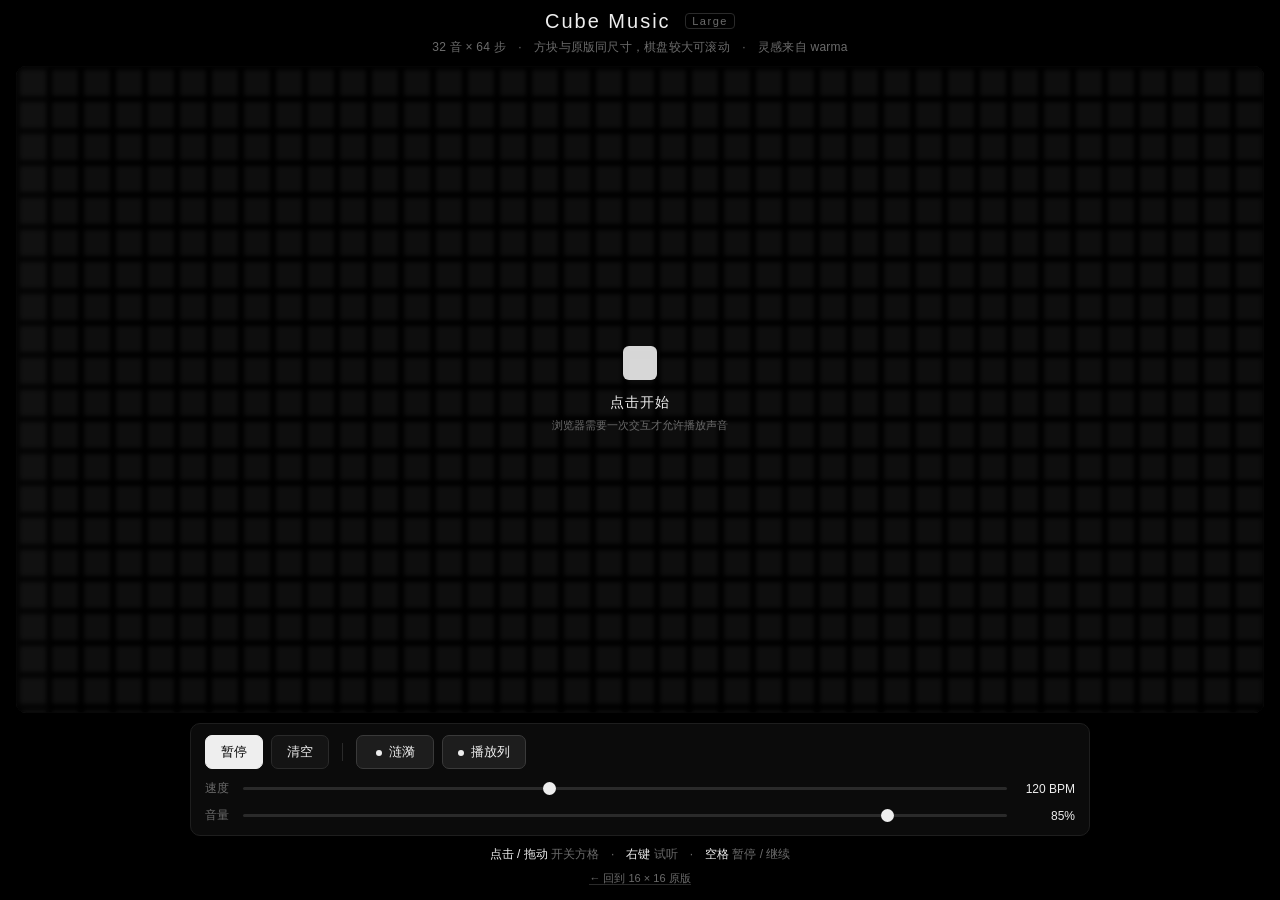
==== large.html @ 8407e603 "feat(large): 新增 64 列 × 32 行的「大面板」入口 large.html 问题： 原版只有 16×16 一个规格（16 步 × 16 音，D 大调五声 A6→A3）。需要一版格子更" ====
<!DOCTYPE html>
<html lang="zh-CN">
<head>
<meta charset="utf-8">
<meta name="viewport" content="width=device-width, initial-scale=1, viewport-fit=cover">
<title>Cube Music · Large</title>
<link rel="stylesheet" href="style.css">
</head>
<body class="wide">

<main class="stage stage-wide">
  <header class="head">
    <h1>Cube Music <span class="tag">Large</span></h1>
    <p class="sub">32 音 × 64 步　·　方块与原版同尺寸，棋盘较大可滚动　·　灵感来自 warma</p>
  </header>

  <!-- 棋盘（2048 × 1024）比屏幕大，所以套一个限宽限高的滚动框：
       整页不动，只有框里滚。框装得下时（屏幕够大）不出滚动条。 -->
  <div class="board-shell">
    <div class="board-frame">
      <div class="canvas-wrap">
        <canvas id="matrix" width="2048" height="1024" aria-label="32 × 64 音符矩阵"></canvas>
      </div>
    </div>
    <!-- 遮罩放在滚动框**外面**，这样「点击开始」始终在可见区域中央，
         不会跟着棋盘一起被滚走 -->
    <div id="overlay" class="overlay">
      <div class="overlay-inner">
        <div class="overlay-mark"></div>
        <p class="overlay-title">点击开始</p>
        <p class="overlay-hint">浏览器需要一次交互才允许播放声音</p>
      </div>
    </div>
  </div>

  <div class="controls">
    <!-- 第一行：动作 + 显示开关（用竖线分组） -->
    <div class="ctl-row ctl-actions">
      <button id="btn-toggle" class="btn primary">暂停</button>
      <button id="btn-clear" class="btn">清空</button>
      <span class="ctl-sep" aria-hidden="true"></span>
      <button id="btn-wave" class="btn toggle" aria-pressed="true">涟漪</button>
      <button id="btn-playhead" class="btn toggle" aria-pressed="true">播放列</button>
    </div>

    <!-- 第二行：参数。两行对齐成一列：标签 / 滑块 / 数值 -->
    <div class="ctl-row ctl-fields">
      <label class="f-label" for="tempo">速度</label>
      <input id="tempo" class="f-range" type="range" min="40" max="240" step="1" value="120">
      <output id="tempo-out" class="f-value" for="tempo">120 BPM</output>

      <label class="f-label" for="volume">音量</label>
      <input id="volume" class="f-range" type="range" min="0" max="100" step="1" value="85">
      <output id="volume-out" class="f-value" for="volume">85%</output>
    </div>
  </div>

  <footer class="foot">
    <p><strong>点击 / 拖动</strong> 开关方格　·　<strong>右键</strong> 试听　·　<strong>空格</strong> 暂停 / 继续</p>
    <p class="switch"><a href="index.html">← 回到 16 × 16 原版</a></p>
  </footer>
</main>

<!--
  加载顺序与 index.html 一致，只在 constants 之后多插了一个 large-config：
  它在构造任何对象**之前**把 TM.RUNTIME 覆盖成 32 × 64，之后的模块一律从
  RUNTIME 读维度，因此不需要为大盘面单独维护一份引擎。
-->
<script src="src/constants.js"></script>
<script src="src/large-config.js"></script>
<script src="src/grid.js"></script>
<script src="src/audio.js"></script>
<script src="src/sequencer.js"></script>
<script src="src/renderer.js"></script>
<script src="src/app.js"></script>
</body>
</html>
---- style.css ----
/* ToneMatrix Web — 视觉风格沿用原程序：纯黑底 + 浅灰方块 */

:root {
  --bg: #000000;
  --fg: #eeeeee;
  --muted: #6b6b6b;
  --line: #1e1e1e;
  --panel: #0b0b0b;
  --accent: #eeeeee;
}

* { box-sizing: border-box; }

html, body {
  margin: 0;
  padding: 0;
  background: var(--bg);
  color: var(--fg);
  font-family: -apple-system, BlinkMacSystemFont, "Segoe UI",
               "PingFang SC", "Hiragino Sans GB", "Microsoft YaHei",
               Roboto, Helvetica, Arial, sans-serif;
  -webkit-font-smoothing: antialiased;
}

body {
  min-height: 100vh;
  min-height: 100dvh;
  display: flex;
  align-items: center;
  justify-content: center;
  padding: 28px 20px 36px;
}

.stage {
  width: 100%;
  max-width: 560px;
  display: flex;
  flex-direction: column;
  align-items: center;
  gap: 20px;
}

/* ── 标题 ─────────────────────────────────────────────── */
.head { text-align: center; }

.head h1 {
  margin: 0;
  font-size: 20px;
  font-weight: 500;
  letter-spacing: 0.1em;
}

.head .sub {
  margin: 6px 0 0;
  font-size: 12px;
  color: var(--muted);
  letter-spacing: 0.02em;
}

/* ── 画布 ─────────────────────────────────────────────── */
.canvas-wrap {
  position: relative;
  width: 100%;
  max-width: 512px;
  aspect-ratio: 1 / 1;
  border-radius: 10px;
  overflow: hidden;
  background: #000;
  box-shadow: 0 0 0 1px var(--line);
}

#matrix {
  display: block;
  width: 100%;
  height: 100%;
  touch-action: none;
  cursor: crosshair;
}

/* ── 启动遮罩 ─────────────────────────────────────────── */
.overlay {
  position: absolute;
  inset: 0;
  display: flex;
  align-items: center;
  justify-content: center;
  background: rgba(0, 0, 0, 0.72);
  backdrop-filter: blur(2px);
  cursor: pointer;
  transition: opacity 0.25s ease, visibility 0.25s ease;
}

/* visibility 的过渡是离散步进，会一直保持 visible 到过渡结束，
   这期间遮罩仍在吞指针事件（启动后 250ms 内的拖拽会全部失效）。
   加 pointer-events: none 让它立刻失去命中，同时保留淡出动画。 */
.overlay.hidden { opacity: 0; visibility: hidden; pointer-events: none; }

.overlay-inner { text-align: center; }

.overlay-mark {
  width: 34px;
  height: 34px;
  margin: 0 auto 14px;
  border-radius: 6px;
  background: var(--accent);
  opacity: 0.9;
  animation: pulse 1.6s ease-in-out infinite;
}

@keyframes pulse {
  0%, 100% { transform: scale(1); opacity: 0.55; }
  50%      { transform: scale(1.12); opacity: 0.95; }
}

.overlay-title { margin: 0; font-size: 14px; letter-spacing: 0.06em; }
.overlay-hint { margin: 6px 0 0; font-size: 11px; color: var(--muted); }

/* ── 控件 ─────────────────────────────────────────────── */
.controls {
  width: 100%;
  max-width: 512px;
  display: flex;
  flex-direction: column;
  gap: 14px;
  padding: 14px 16px;
  border: 1px solid var(--line);
  border-radius: 10px;
  background: var(--panel);
}

.ctl-row { display: flex; align-items: center; }

.ctl-actions { gap: 8px; flex-wrap: wrap; }

/* 动作组与显示开关组之间的分组竖线 */
.ctl-sep {
  flex: 0 0 auto;
  width: 1px;
  height: 18px;
  margin: 0 5px;
  background: #2a2a2a;
}

/* 参数区对齐成列：标签 / 滑块 / 数值 */
.ctl-fields {
  display: grid;
  grid-template-columns: max-content minmax(0, 1fr) max-content;
  align-items: center;
  gap: 10px 12px;
}

.f-label { font-size: 12px; color: var(--muted); white-space: nowrap; }

.f-value {
  font-size: 12px;
  font-variant-numeric: tabular-nums;
  color: var(--fg);
  text-align: right;
  min-width: 58px;
  white-space: nowrap;
}

.f-range { width: 100%; min-width: 72px; }

.btn {
  appearance: none;
  border: 1px solid #2a2a2a;
  background: #141414;
  color: var(--fg);
  font: inherit;
  font-size: 13px;
  padding: 7px 15px;
  border-radius: 7px;
  cursor: pointer;
  transition: background 0.15s ease, border-color 0.15s ease, color 0.15s ease;
}

.btn:hover { background: #1d1d1d; border-color: #3a3a3a; }
.btn:active { background: #262626; }

.btn.primary {
  background: var(--accent);
  color: #000;
  border-color: var(--accent);
  font-weight: 500;
}

.btn.primary:hover { background: #fff; }

/* 开关型按钮：左侧小圆点 + 整块明暗表示状态，避免和 primary 的白色块撞脸 */
.btn.toggle { min-width: 78px; }

.btn.toggle::before {
  content: '';
  display: inline-block;
  width: 6px;
  height: 6px;
  margin-right: 7px;
  border-radius: 50%;
  vertical-align: middle;
  background: currentColor;
  opacity: 0.28;
  transition: opacity 0.15s ease;
}

.btn.toggle[aria-pressed="true"] {
  color: var(--fg);
  background: #1d1d1d;
  border-color: #3a3a3a;
}

.btn.toggle[aria-pressed="true"]::before { opacity: 1; }

.btn.toggle[aria-pressed="false"] {
  color: var(--muted);
  background: #101010;
  border-color: #232323;
}

input[type="range"] {
  appearance: none;
  height: 3px;
  border-radius: 2px;
  background: #2a2a2a;
  outline: none;
  cursor: pointer;
}

input[type="range"]::-webkit-slider-thumb {
  appearance: none;
  width: 13px;
  height: 13px;
  border-radius: 50%;
  background: var(--accent);
}

input[type="range"]::-moz-range-thumb {
  width: 13px;
  height: 13px;
  border: none;
  border-radius: 50%;
  background: var(--accent);
}

/* ── 页脚 ─────────────────────────────────────────────── */
.foot { text-align: center; }

.foot p { margin: 0; font-size: 12px; color: var(--muted); }

.foot .switch { margin-top: 8px; font-size: 11px; }

.foot .switch a {
  color: var(--muted);
  text-decoration: none;
  border-bottom: 1px solid #2a2a2a;
  transition: color 0.15s ease, border-color 0.15s ease;
}

.foot .switch a:hover { color: var(--fg); border-color: #4a4a4a; }
.foot .meta { margin-top: 6px; font-size: 11px; color: #4a4a4a; line-height: 1.6; }
.foot strong { color: var(--fg); font-weight: 500; }

/* ── 大面板（large.html）───────────────────────────────── */
/* 棋盘是 2048 × 1024（64 × 32 格 × 32px），比笔记本视口大。这里**不缩放**：
   画布按逻辑尺寸 1:1 上屏（宽高由 large-config.js 写成 --board-w / --board-h），
   方块因此与原版逐像素同尺寸。
   整页高度锁死，把滚动**收进 .board-frame 里** —— 页头、控件、页脚始终可见。
   回退值就写成实际尺寸，避免脚本执行前先渲染成小尺寸再跳一下。 */
body.wide {
  height: 100vh;
  height: 100dvh;
  display: flex;
  flex-direction: column;
  overflow: hidden;                /* 整页不滚，滚动交给棋盘框 */
  padding: 10px 16px 14px;
}

.stage-wide {
  flex: 1;
  min-height: 0;
  width: 100%;
  max-width: none;
  gap: 10px;
}

/* 遮罩层要盖住「可见区域」而不是整块棋盘，所以壳子放在滚动框外面 */
.board-shell {
  position: relative;
  display: flex;
  flex: 1 1 auto;
  min-height: 0;
  width: 100%;
  max-width: var(--board-w, 2048px);
  max-height: var(--board-h, 1024px);
}

/* 棋盘的滚动框：装得下就没有滚动条，装不下就在框内滚。 */
.board-frame {
  flex: 1 1 auto;
  min-width: 0;
  min-height: 0;
  overflow: auto;
  border: 1px solid var(--line);
  border-radius: 10px;
  background: #000;
}

/* 用 margin:auto 居中，**不要**用 flex 的 justify-content —— 后者在内容
   溢出时会把起始边挤出容器，且永远滚不到那个方向（经典陷阱）。 */
.stage-wide .canvas-wrap {
  flex: 0 0 auto;
  margin: auto;
  width: var(--board-w, 2048px);
  height: var(--board-h, 1024px);
  max-width: none;
  aspect-ratio: auto;              /* 宽高都已给定，不再靠比例推 */
  border-radius: 0;                /* 圆角交给 .board-frame */
  box-shadow: none;
}

.board-shell .overlay { border-radius: 10px; }

/* 控件栏跟棋盘一样宽会很难看（滑块能拉出 2000px），单独限宽居中。
   顺手压紧一点纵向：棋盘框能多分到几十像素。 */
.stage-wide .controls {
  width: 100%;
  max-width: 900px;
  margin: 0 auto;
  padding: 11px 14px;
  gap: 11px;
}

/* 标题上的规格标签 */
.head .tag {
  margin-left: 7px;
  padding: 1px 6px;
  border: 1px solid #2a2a2a;
  border-radius: 4px;
  font-size: 11px;
  letter-spacing: 0.14em;
  color: var(--muted);
  vertical-align: 3px;
}

@media (max-width: 480px) {
  body { padding: 18px 14px 26px; }
  .controls { gap: 10px 14px; padding: 12px; }
  input[type="range"] { width: 80px; }
}
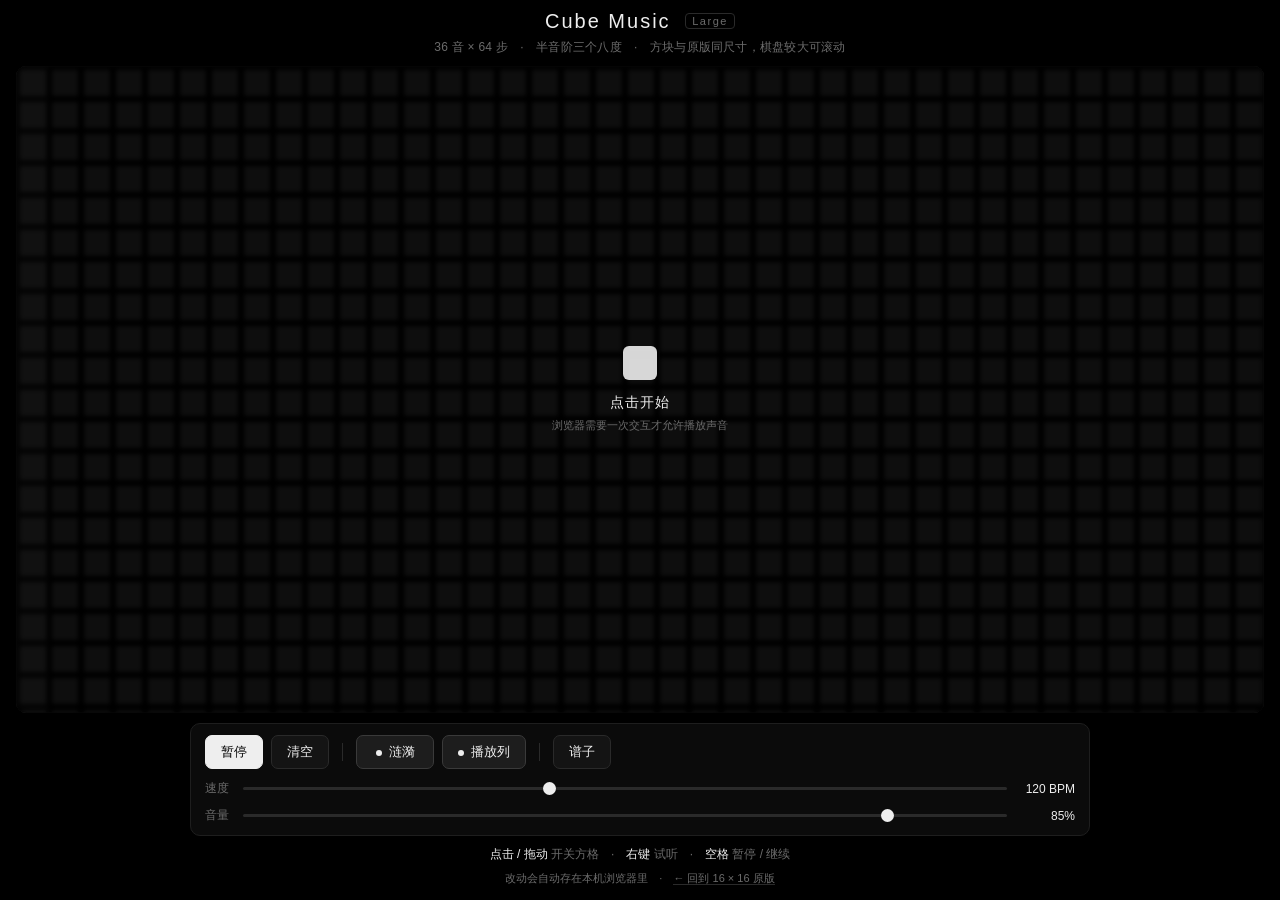
==== commit ad20b635: "feat(large): 大面板改半音阶 36 行；新增乐谱自动保存与导入导出 问题： 1. 大面板的行是「D 大调七声」，相邻行的音程不固定（差 1 或 2 个半音）。    用户希望改成吉他那样「" ====
--- a/large.html
+++ b/large.html
@@ -11,7 +11,7 @@
 <main class="stage stage-wide">
   <header class="head">
     <h1>Cube Music <span class="tag">Large</span></h1>
-    <p class="sub">32 音 × 64 步　·　方块与原版同尺寸，棋盘较大可滚动　·　灵感来自 warma</p>
+    <p class="sub">36 音 × 64 步　·　半音阶三个八度　·　方块与原版同尺寸，棋盘较大可滚动</p>
   </header>
 
   <!-- 棋盘（2048 × 1024）比屏幕大，所以套一个限宽限高的滚动框：
@@ -41,6 +41,8 @@
       <span class="ctl-sep" aria-hidden="true"></span>
       <button id="btn-wave" class="btn toggle" aria-pressed="true">涟漪</button>
       <button id="btn-playhead" class="btn toggle" aria-pressed="true">播放列</button>
+      <span class="ctl-sep" aria-hidden="true"></span>
+      <button id="btn-share" class="btn" aria-expanded="false" aria-controls="share-row">谱子</button>
     </div>
 
     <!-- 第二行：参数。两行对齐成一列：标签 / 滑块 / 数值 -->
@@ -53,11 +55,22 @@
       <input id="volume" class="f-range" type="range" min="0" max="100" step="1" value="85">
       <output id="volume-out" class="f-value" for="volume">85%</output>
     </div>
+
+    <!-- 乐谱的导出 / 载入面板。默认收起，点「谱子」展开。 -->
+    <div class="ctl-row ctl-share" id="share-row" hidden>
+      <textarea id="share-code" class="share-code" rows="2" spellcheck="false"
+                autocomplete="off" aria-label="乐谱代码"></textarea>
+      <div class="share-acts">
+        <button id="btn-share-copy" class="btn">复制</button>
+        <button id="btn-share-load" class="btn">载入</button>
+      </div>
+      <p id="share-status" class="share-status" role="status"></p>
+    </div>
   </div>
 
   <footer class="foot">
     <p><strong>点击 / 拖动</strong> 开关方格　·　<strong>右键</strong> 试听　·　<strong>空格</strong> 暂停 / 继续</p>
-    <p class="switch"><a href="index.html">← 回到 16 × 16 原版</a></p>
+    <p class="switch">改动会自动存在本机浏览器里　·　<a href="index.html">← 回到 16 × 16 原版</a></p>
   </footer>
 </main>
 
@@ -72,6 +85,7 @@
 <script src="src/audio.js"></script>
 <script src="src/sequencer.js"></script>
 <script src="src/renderer.js"></script>
+<script src="src/storage.js"></script>
 <script src="src/app.js"></script>
 </body>
 </html>
--- a/style.css
+++ b/style.css
@@ -242,6 +242,46 @@
   background: var(--accent);
 }
 
+/* ── 乐谱：导出 / 载入面板 ─────────────────────────────── */
+/* .ctl-row 自带 display: flex，会盖掉 [hidden] 的 display: none
+   （作者样式优先于 UA 样式表），所以这条必须显式写。 */
+.ctl-row[hidden] { display: none; }
+
+.ctl-share {
+  flex-direction: column;
+  align-items: stretch;
+  gap: 8px;
+  padding-top: 12px;
+  border-top: 1px solid var(--line);
+}
+
+.share-code {
+  width: 100%;
+  min-height: 46px;
+  padding: 8px 10px;
+  border: 1px solid #2a2a2a;
+  border-radius: 7px;
+  background: #0d0d0d;
+  color: var(--fg);
+  font-family: ui-monospace, SFMono-Regular, Menlo, Consolas, monospace;
+  font-size: 11px;
+  line-height: 1.5;
+  word-break: break-all;
+  resize: vertical;
+}
+
+.share-code:focus { outline: none; border-color: #3f3f3f; }
+
+.share-acts { display: flex; align-items: center; gap: 8px; }
+
+.share-status {
+  margin: 0;
+  min-height: 15px;
+  font-size: 11px;
+  line-height: 1.4;
+  color: var(--muted);
+}
+
 /* ── 页脚 ─────────────────────────────────────────────── */
 .foot { text-align: center; }
 
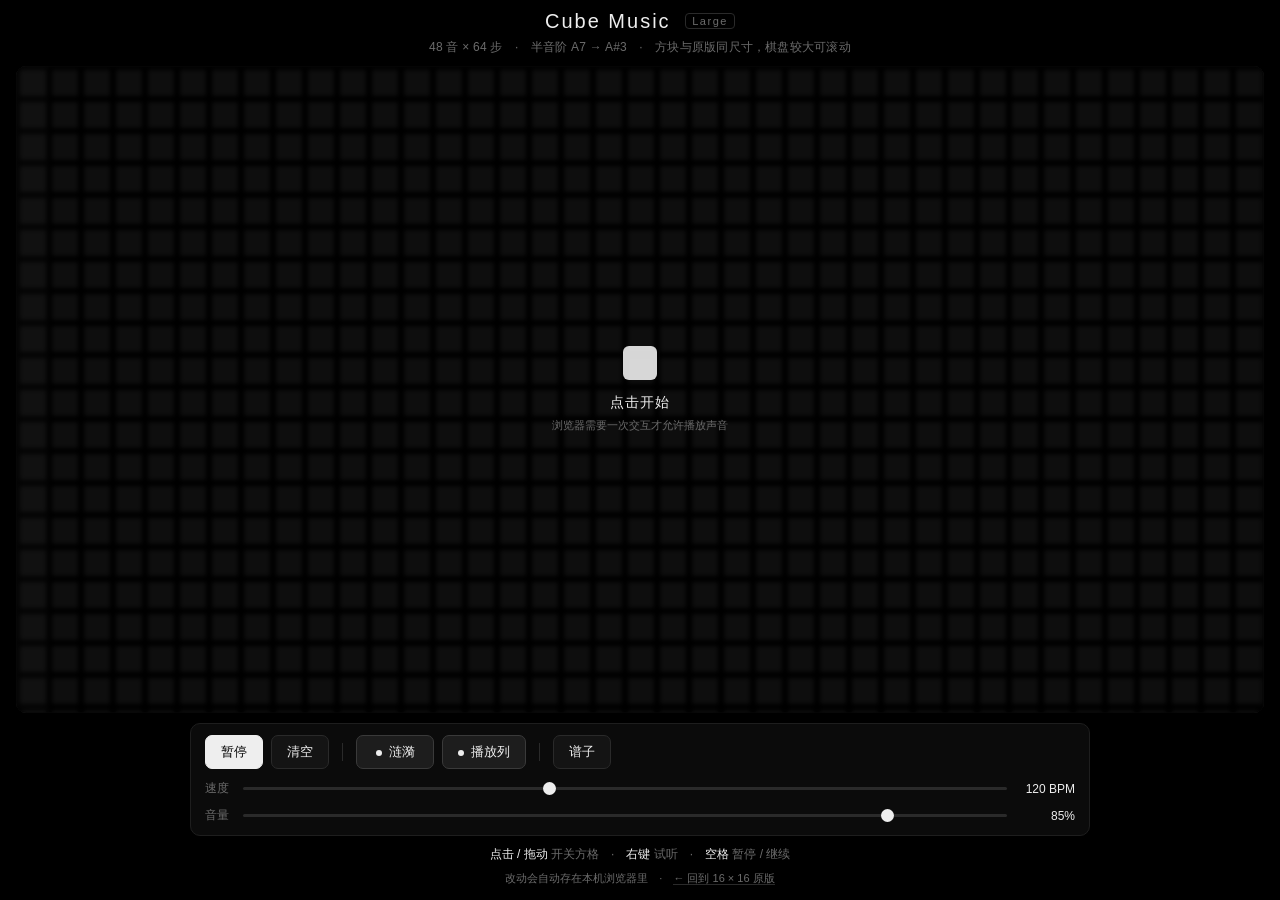
==== commit 5ac7a460: "feat(large): 大面板再往上加一个八度（36 → 48 行，最高音 A6 → A7） 问题： 大面板最高音是 A6，希望再往上加高一个八度。  改动： - src/large-config." ====
--- a/large.html
+++ b/large.html
@@ -11,7 +11,7 @@
 <main class="stage stage-wide">
   <header class="head">
     <h1>Cube Music <span class="tag">Large</span></h1>
-    <p class="sub">36 音 × 64 步　·　半音阶三个八度　·　方块与原版同尺寸，棋盘较大可滚动</p>
+    <p class="sub">48 音 × 64 步　·　半音阶 A7 → A#3　·　方块与原版同尺寸，棋盘较大可滚动</p>
   </header>
 
   <!-- 棋盘（2048 × 1024）比屏幕大，所以套一个限宽限高的滚动框：
@@ -19,7 +19,7 @@
   <div class="board-shell">
     <div class="board-frame">
       <div class="canvas-wrap">
-        <canvas id="matrix" width="2048" height="1024" aria-label="32 × 64 音符矩阵"></canvas>
+        <canvas id="matrix" width="2048" height="1536" aria-label="48 × 64 音符矩阵"></canvas>
       </div>
     </div>
     <!-- 遮罩放在滚动框**外面**，这样「点击开始」始终在可见区域中央，
--- a/style.css
+++ b/style.css
@@ -331,7 +331,7 @@
   min-height: 0;
   width: 100%;
   max-width: var(--board-w, 2048px);
-  max-height: var(--board-h, 1024px);
+  max-height: var(--board-h, 1536px);
 }
 
 /* 棋盘的滚动框：装得下就没有滚动条，装不下就在框内滚。 */
@@ -351,7 +351,7 @@
   flex: 0 0 auto;
   margin: auto;
   width: var(--board-w, 2048px);
-  height: var(--board-h, 1024px);
+  height: var(--board-h, 1536px);
   max-width: none;
   aspect-ratio: auto;              /* 宽高都已给定，不再靠比例推 */
   border-radius: 0;                /* 圆角交给 .board-frame */
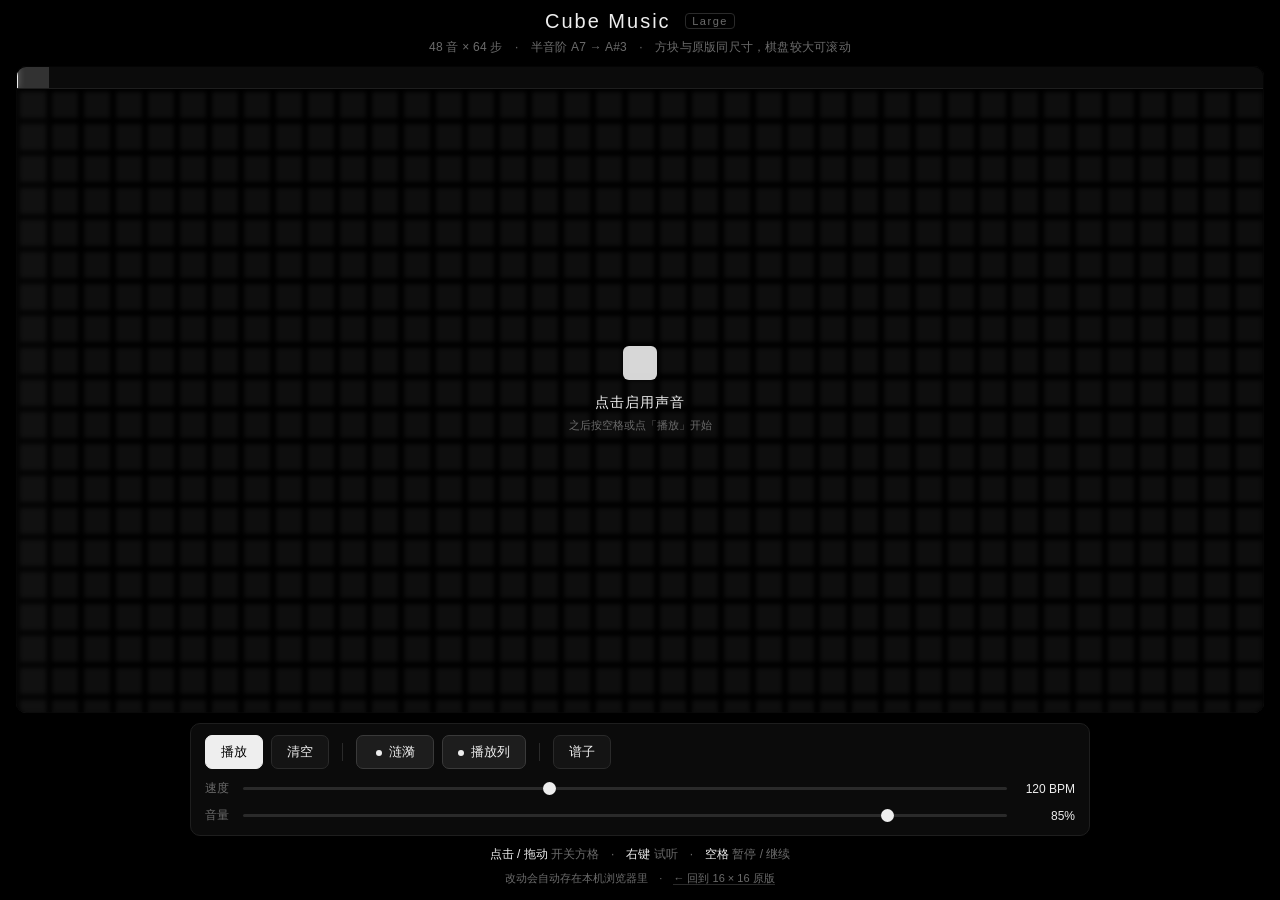
==== commit 185665aa: "feat: 播放游标可鼠标拖动；点遮罩只启用声音、不再自动播放 两件事：  1) 播放游标可以用鼠标控制    棋盘上方加一条位置标尺（#ruler），宽度 = 棋盘宽度，所以「点在标尺的哪一处」  " ====
--- a/large.html
+++ b/large.html
@@ -18,8 +18,17 @@
        整页不动，只有框里滚。框装得下时（屏幕够大）不出滚动条。 -->
   <div class="board-shell">
     <div class="board-frame">
-      <div class="canvas-wrap">
-        <canvas id="matrix" width="2048" height="1536" aria-label="48 × 64 音符矩阵"></canvas>
+      <div class="board-box">
+        <!-- 播放位置标尺：宽度 = 棋盘宽度，跟着棋盘横向滚；纵向吸顶，滚下去也还在 -->
+        <div class="ruler" id="ruler" role="slider" tabindex="0"
+             aria-label="播放位置" aria-valuemin="0" aria-valuemax="63" aria-valuenow="0"
+             title="点或拖动这里移动播放游标">
+          <div class="ruler-fill" id="ruler-fill"></div>
+          <div class="ruler-cursor" id="ruler-cursor"></div>
+        </div>
+        <div class="canvas-wrap">
+          <canvas id="matrix" width="2048" height="1536" aria-label="48 × 64 音符矩阵"></canvas>
+        </div>
       </div>
     </div>
     <!-- 遮罩放在滚动框**外面**，这样「点击开始」始终在可见区域中央，
@@ -27,8 +36,8 @@
     <div id="overlay" class="overlay">
       <div class="overlay-inner">
         <div class="overlay-mark"></div>
-        <p class="overlay-title">点击开始</p>
-        <p class="overlay-hint">浏览器需要一次交互才允许播放声音</p>
+        <p class="overlay-title">点击启用声音</p>
+        <p class="overlay-hint">之后按空格或点「播放」开始</p>
       </div>
     </div>
   </div>
@@ -36,7 +45,7 @@
   <div class="controls">
     <!-- 第一行：动作 + 显示开关（用竖线分组） -->
     <div class="ctl-row ctl-actions">
-      <button id="btn-toggle" class="btn primary">暂停</button>
+      <button id="btn-toggle" class="btn primary">播放</button>
       <button id="btn-clear" class="btn">清空</button>
       <span class="ctl-sep" aria-hidden="true"></span>
       <button id="btn-wave" class="btn toggle" aria-pressed="true">涟漪</button>
--- a/style.css
+++ b/style.css
@@ -55,6 +55,65 @@
   font-size: 12px;
   color: var(--muted);
   letter-spacing: 0.02em;
+}
+
+/* ── 棋盘：标尺 + 画布绑成一块 ─────────────────────────── */
+/* 包一层是为了让标尺紧贴棋盘 —— .stage 是 gap:20px 的 flex 列，
+   直接把标尺放进去会和棋盘被 gap 拆开。 */
+.board-box {
+  width: 100%;
+  max-width: 512px;
+  display: flex;
+  flex-direction: column;
+  align-items: stretch;
+  gap: 8px;
+}
+
+.board-box .canvas-wrap { max-width: none; }
+
+/* ── 播放位置标尺 ─────────────────────────────────────── */
+/* 宽度与棋盘一致，所以「点在标尺的哪个位置」直接对应「第几列」。
+   大面板里它还会纵向吸顶（见文件末尾的 .stage-wide 段）。 */
+.ruler {
+  position: relative;
+  width: 100%;
+  height: 22px;
+  border-radius: 6px;
+  /* 底色 + 每列一根刻度。列数由 app.js 写成 --cols（16 或 64）。 */
+  background-color: #0d0d0d;
+  background-image: repeating-linear-gradient(
+    to right,
+    #2e2e2e 0 1px,
+    transparent 1px calc(100% / var(--cols, 16)));
+  box-shadow: inset 0 0 0 1px #1e1e1e;
+  cursor: pointer;
+  touch-action: none;            /* 拖动擦洗时别让页面滚动抢走手势 */
+  -webkit-user-select: none;
+  user-select: none;
+  overflow: hidden;
+}
+
+.ruler:focus-visible { outline: 1px solid #3f3f3f; }
+
+/* 已播过的部分。半透明是故意的 —— 让底下的刻度透出来 */
+.ruler-fill {
+  position: absolute;
+  top: 0;
+  left: 0;
+  width: 0;
+  height: 100%;
+  background: rgba(255, 255, 255, 0.16);
+}
+
+.ruler-cursor {
+  position: absolute;
+  top: 0;
+  left: 0;
+  width: 2px;
+  height: 100%;
+  margin-left: -1px;
+  background: var(--accent);
+  box-shadow: 0 0 6px rgba(255, 255, 255, 0.5);
 }
 
 /* ── 画布 ─────────────────────────────────────────────── */
@@ -347,9 +406,30 @@
 
 /* 用 margin:auto 居中，**不要**用 flex 的 justify-content —— 后者在内容
    溢出时会把起始边挤出容器，且永远滚不到那个方向（经典陷阱）。 */
+.stage-wide .board-box {
+  width: var(--board-w, 2048px);
+  max-width: none;
+  margin: 0 auto;                  /* 框比棋盘宽时居中；比棋盘窄时自动退化成 0 */
+  gap: 0;
+}
+
+/* 标尺在滚动框里**纵向吸顶** —— 滚到棋盘下半部分也还能拖游标；
+   横向则跟着棋盘一起滚，所以标尺上的位置始终对着同一列。 */
+.stage-wide .ruler {
+  position: sticky;
+  top: 0;
+  z-index: 2;
+  width: auto;
+  height: 22px;
+  border-radius: 0;
+  box-shadow: none;
+  background: #0b0b0b;
+  border-bottom: 1px solid var(--line);
+}
+
 .stage-wide .canvas-wrap {
   flex: 0 0 auto;
-  margin: auto;
+  margin: 0;                       /* 居中交给 .board-box 的 margin: auto */
   width: var(--board-w, 2048px);
   height: var(--board-h, 1536px);
   max-width: none;
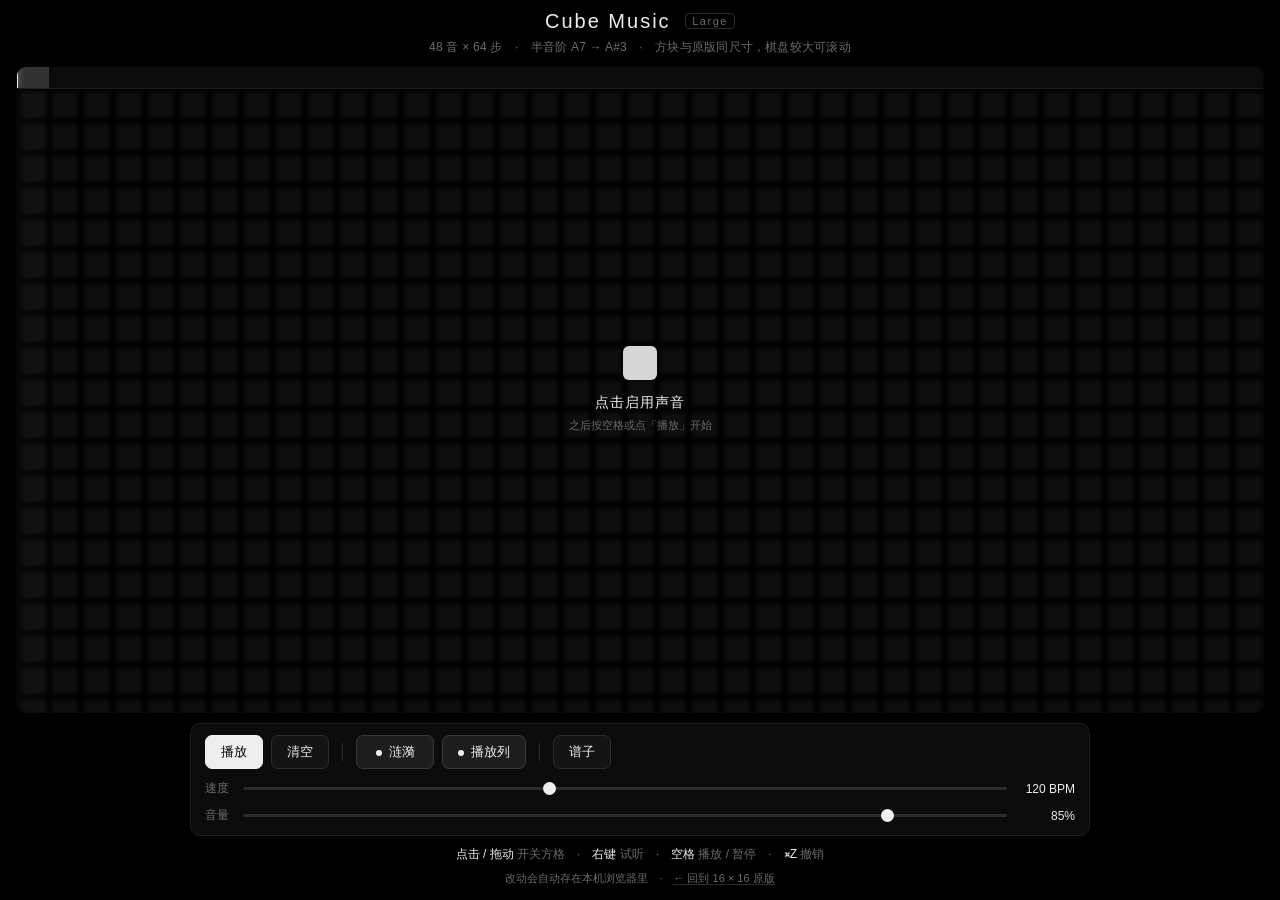
==== commit bbc42d6c: "feat: 谱子面板里的代码实时同步；新增 ⌘Z 撤销 / ⌘⇧Z 反撤销 1) 谱子面板的代码跟着谱子实时更新    以前只在展开面板那一刻生成一次，之后改格子代码就过期了。    现在 grid." ====
--- a/large.html
+++ b/large.html
@@ -78,7 +78,7 @@
   </div>
 
   <footer class="foot">
-    <p><strong>点击 / 拖动</strong> 开关方格　·　<strong>右键</strong> 试听　·　<strong>空格</strong> 暂停 / 继续</p>
+    <p><strong>点击 / 拖动</strong> 开关方格　·　<strong>右键</strong> 试听　·　<strong>空格</strong> 播放 / 暂停　·　<strong>⌘Z</strong> 撤销</p>
     <p class="switch">改动会自动存在本机浏览器里　·　<a href="index.html">← 回到 16 × 16 原版</a></p>
   </footer>
 </main>
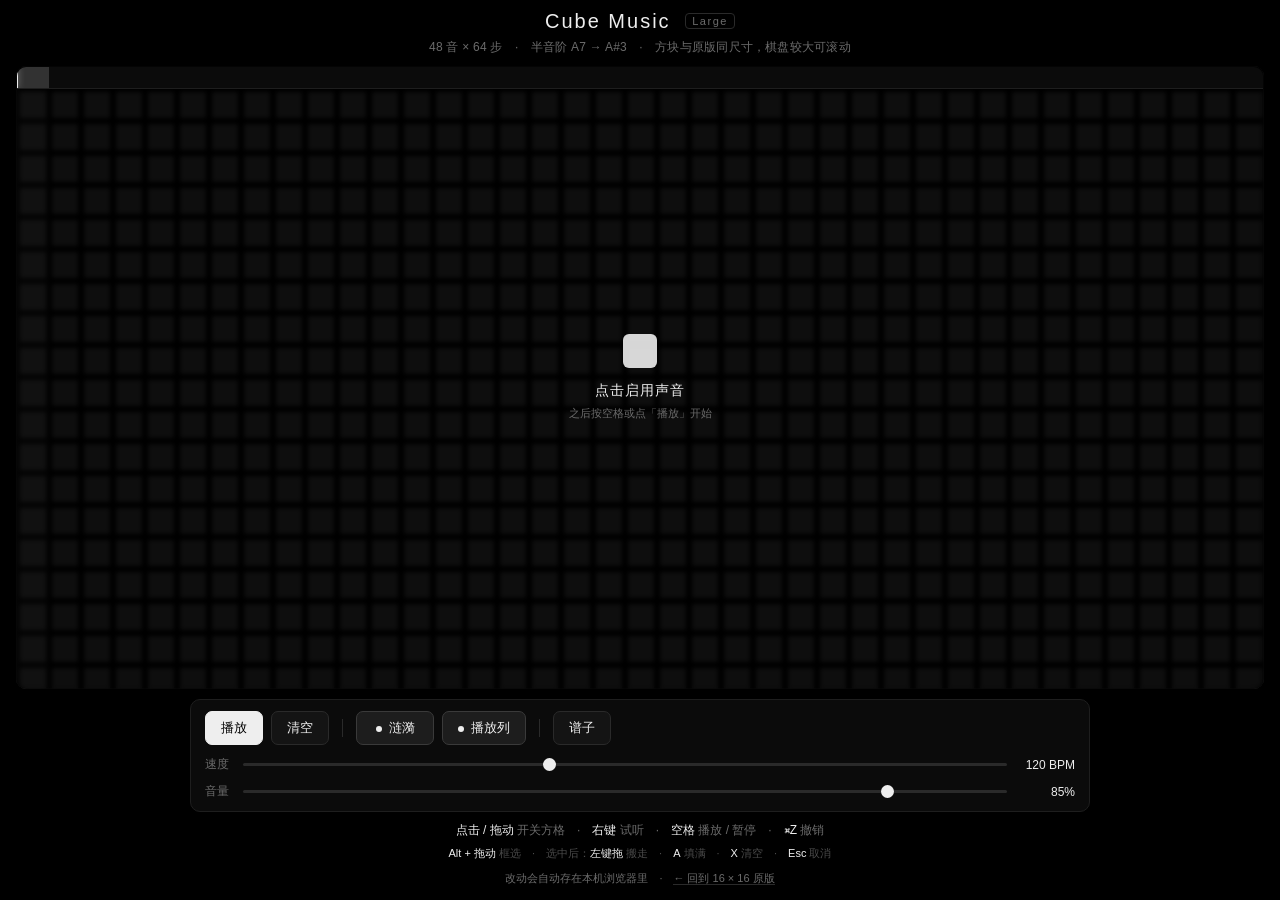
==== commit fc722889: "feat: Alt + 拖动框选，选中的块可整体搬走 / A 填满 / X 清空 交互模型（与图像编辑器一致）：   Alt + 左键拖   → 拉出矩形选区   选区内按住左键 → 整块搬走（拖不出" ====
--- a/large.html
+++ b/large.html
@@ -79,6 +79,7 @@
 
   <footer class="foot">
     <p><strong>点击 / 拖动</strong> 开关方格　·　<strong>右键</strong> 试听　·　<strong>空格</strong> 播放 / 暂停　·　<strong>⌘Z</strong> 撤销</p>
+    <p class="meta"><strong>Alt + 拖动</strong> 框选　·　选中后：<strong>左键拖</strong> 搬走　·　<strong>A</strong> 填满　·　<strong>X</strong> 清空　·　<strong>Esc</strong> 取消</p>
     <p class="switch">改动会自动存在本机浏览器里　·　<a href="index.html">← 回到 16 × 16 原版</a></p>
   </footer>
 </main>
